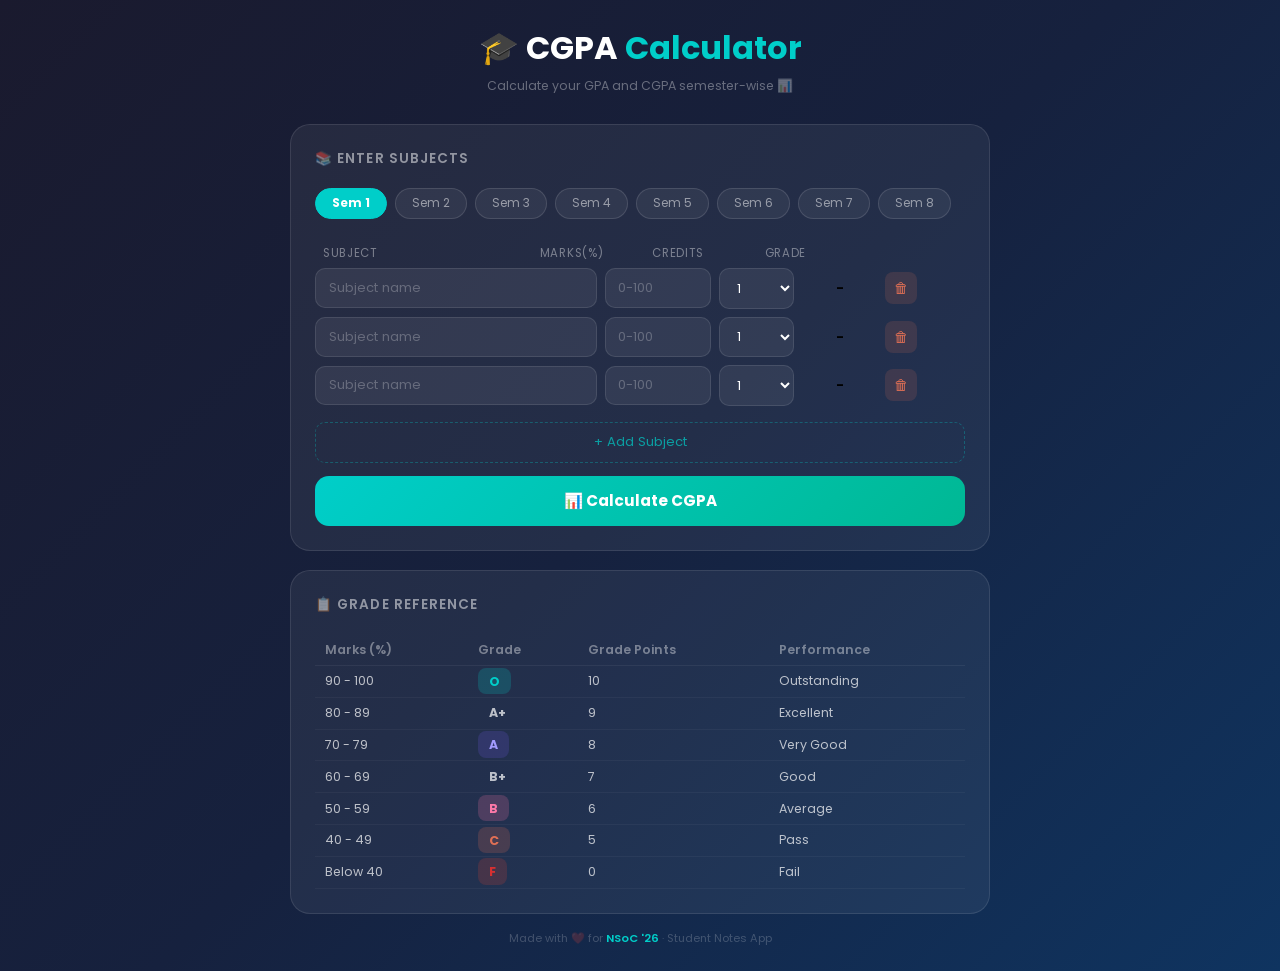
==== cgpa-calculator/index.html @ da4fae4a "Merge pull request #336 from 5hivam123/feat/cgpa-calculator Feat/cgpa calculator" ====
<!DOCTYPE html>
<html lang="en">
<head>
  <meta charset="UTF-8" />
  <meta name="viewport" content="width=device-width, initial-scale=1.0" />
  <title>CGPA Calculator</title>
  <style>
    @import url('https://fonts.googleapis.com/css2?family=Poppins:wght@300;400;500;600;700&display=swap');
    * { margin:0; padding:0; box-sizing:border-box; }
    body {
      min-height:100vh; font-family:'Poppins',sans-serif;
      background:linear-gradient(135deg,#1a1a2e 0%,#16213e 50%,#0f3460 100%);
      padding:1.5rem 1rem; display:flex; flex-direction:column; align-items:center;
    }
    .header { text-align:center; margin-bottom:1.8rem; }
    .header h1 { font-size:clamp(1.5rem,4vw,2rem); font-weight:700; color:#fff; }
    .header h1 span { color:#00cec9; }
    .header p { font-size:0.78rem; color:rgba(255,255,255,0.35); margin-top:0.3rem; }

    .wrapper { width:100%; max-width:700px; display:flex; flex-direction:column; gap:1.2rem; }

    .card {
      background:rgba(255,255,255,0.06); border:1px solid rgba(255,255,255,0.1);
      border-radius:20px; padding:1.5rem;
    }
    .card h2 { font-size:0.85rem; font-weight:600; color:rgba(255,255,255,0.5);
      text-transform:uppercase; letter-spacing:0.08em; margin-bottom:1.2rem; }

    /* Sem tabs */
    .sem-tabs { display:flex; gap:0.5rem; flex-wrap:wrap; margin-bottom:1.2rem; }
    .sem-tab {
      padding:0.35rem 1rem; border-radius:999px; border:1px solid rgba(255,255,255,0.12);
      background:rgba(255,255,255,0.06); color:rgba(255,255,255,0.5);
      font-size:0.75rem; font-family:'Poppins',sans-serif; cursor:pointer; transition:all 0.2s;
    }
    .sem-tab.active { background:#00cec9; border-color:#00cec9; color:#fff; font-weight:700; }

    /* Subject table */
    .table-head {
      display:grid; grid-template-columns:2fr 1fr 1fr 1fr 80px;
      gap:0.5rem; padding:0.4rem 0.5rem;
      font-size:0.72rem; color:rgba(255,255,255,0.4); text-transform:uppercase; letter-spacing:0.06em;
    }
    .subject-row {
      display:grid; grid-template-columns:2fr 1fr 1fr 1fr 80px;
      gap:0.5rem; align-items:center; margin-bottom:0.5rem;
    }
    .inp {
      padding:0.55rem 0.8rem; border-radius:10px;
      border:1px solid rgba(255,255,255,0.1); background:rgba(255,255,255,0.07);
      color:#fff; font-family:'Poppins',sans-serif; font-size:0.82rem; outline:none;
    }
    .inp:focus { border-color:#00cec9; }
    .inp::placeholder { color:rgba(255,255,255,0.25); }
    select.inp { cursor:pointer; }

    .grade-badge {
      padding:0.3rem 0.7rem; border-radius:8px; font-size:0.78rem;
      font-weight:700; text-align:center;
    }
    .grade-O  { background:rgba(0,206,201,0.2);   color:#00cec9; }
    .grade-A+ { background:rgba(0,184,148,0.2);   color:#00b894; }
    .grade-A  { background:rgba(108,92,231,0.2);  color:#a29bfe; }
    .grade-B+ { background:rgba(253,203,110,0.2); color:#fdcb6e; }
    .grade-B  { background:rgba(253,121,168,0.2); color:#fd79a8; }
    .grade-C  { background:rgba(225,112,85,0.2);  color:#e17055; }
    .grade-F  { background:rgba(214,63,49,0.2);   color:#d63031; }

    .del-btn {
      width:32px; height:32px; border-radius:8px; border:none;
      background:rgba(225,112,85,0.15); color:#e17055;
      font-size:0.9rem; cursor:pointer; display:flex; align-items:center; justify-content:center;
    }

    .add-row-btn {
      width:100%; padding:0.6rem; border-radius:10px; border:1px dashed rgba(0,206,201,0.3);
      background:transparent; color:rgba(0,206,201,0.7);
      font-family:'Poppins',sans-serif; font-size:0.82rem; cursor:pointer; margin-top:0.5rem;
      transition:all 0.2s;
    }
    .add-row-btn:hover { background:rgba(0,206,201,0.08); }

    .calc-btn {
      width:100%; padding:0.85rem; border-radius:14px; border:none;
      background:linear-gradient(135deg,#00cec9,#00b894); color:#fff;
      font-family:'Poppins',sans-serif; font-weight:700; font-size:0.95rem;
      cursor:pointer; transition:transform 0.15s; margin-top:0.8rem;
    }
    .calc-btn:active { transform:scale(0.98); }

    /* Result */
    .result-grid { display:grid; grid-template-columns:repeat(3,1fr); gap:0.8rem; margin-bottom:1.2rem; }
    .result-box { background:rgba(255,255,255,0.05); border-radius:14px; padding:1rem; text-align:center; }
    .result-box .val { font-size:1.8rem; font-weight:700; color:#00cec9; }
    .result-box .lbl { font-size:0.68rem; color:rgba(255,255,255,0.4); text-transform:uppercase; letter-spacing:0.07em; margin-top:0.2rem; }

    /* Sem breakdown */
    .sem-breakdown { display:grid; grid-template-columns:repeat(auto-fill,minmax(130px,1fr)); gap:0.6rem; }
    .sem-result-box {
      background:rgba(255,255,255,0.05); border:1px solid rgba(255,255,255,0.08);
      border-radius:12px; padding:0.8rem; text-align:center;
    }
    .sem-result-box .s-num { font-size:0.68rem; color:rgba(255,255,255,0.4); text-transform:uppercase; letter-spacing:0.07em; }
    .sem-result-box .s-gpa { font-size:1.2rem; font-weight:700; color:#00cec9; }
    .sem-result-box .s-grade { font-size:0.72rem; color:rgba(255,255,255,0.5); margin-top:0.2rem; }

    /* Grade table */
    .grade-table { width:100%; border-collapse:collapse; font-size:0.78rem; }
    .grade-table th { color:rgba(255,255,255,0.4); font-weight:600; padding:0.4rem 0.6rem; text-align:left; border-bottom:1px solid rgba(255,255,255,0.06); }
    .grade-table td { color:rgba(255,255,255,0.7); padding:0.4rem 0.6rem; border-bottom:1px solid rgba(255,255,255,0.04); }

    .footer { text-align:center; margin-top:1rem; font-size:0.7rem; color:rgba(255,255,255,0.2); }
    .footer span { color:#00cec9; font-weight:600; }
  </style>
</head>
<body>

  <div class="header">
    <h1>🎓 CGPA <span>Calculator</span></h1>
    <p>Calculate your GPA and CGPA semester-wise 📊</p>
  </div>

  <div class="wrapper">

    <!-- Input Card -->
    <div class="card">
      <h2>📚 Enter Subjects</h2>

      <div class="sem-tabs" id="semTabs">
        <button class="sem-tab active" onclick="setSem(1,this)">Sem 1</button>
        <button class="sem-tab" onclick="setSem(2,this)">Sem 2</button>
        <button class="sem-tab" onclick="setSem(3,this)">Sem 3</button>
        <button class="sem-tab" onclick="setSem(4,this)">Sem 4</button>
        <button class="sem-tab" onclick="setSem(5,this)">Sem 5</button>
        <button class="sem-tab" onclick="setSem(6,this)">Sem 6</button>
        <button class="sem-tab" onclick="setSem(7,this)">Sem 7</button>
        <button class="sem-tab" onclick="setSem(8,this)">Sem 8</button>
      </div>

      <div class="table-head">
        <div>Subject</div><div>Marks(%)</div><div>Credits</div><div>Grade</div><div></div>
      </div>
      <div id="subjectRows"></div>
      <button class="add-row-btn" onclick="addRow()">+ Add Subject</button>
      <button class="calc-btn" onclick="calculate()">📊 Calculate CGPA</button>
    </div>

    <!-- Result -->
    <div class="card" id="resultCard" style="display:none">
      <h2>📈 Your Results</h2>
      <div class="result-grid">
        <div class="result-box"><div class="val" id="rSGPA">0.0</div><div class="lbl">Sem GPA</div></div>
        <div class="result-box"><div class="val" id="rCGPA">0.0</div><div class="lbl">CGPA</div></div>
        <div class="result-box"><div class="val" id="rGrade" style="font-size:1.3rem">-</div><div class="lbl">Grade</div></div>
      </div>

      <h2 style="margin-bottom:0.8rem">📅 Semester Breakdown</h2>
      <div class="sem-breakdown" id="semBreakdown"></div>
    </div>

    <!-- Grade Reference -->
    <div class="card">
      <h2>📋 Grade Reference</h2>
      <table class="grade-table">
        <tr><th>Marks (%)</th><th>Grade</th><th>Grade Points</th><th>Performance</th></tr>
        <tr><td>90 - 100</td><td><span class="grade-badge grade-O">O</span></td><td>10</td><td>Outstanding</td></tr>
        <tr><td>80 - 89</td><td><span class="grade-badge grade-A+">A+</span></td><td>9</td><td>Excellent</td></tr>
        <tr><td>70 - 79</td><td><span class="grade-badge grade-A">A</span></td><td>8</td><td>Very Good</td></tr>
        <tr><td>60 - 69</td><td><span class="grade-badge grade-B+">B+</span></td><td>7</td><td>Good</td></tr>
        <tr><td>50 - 59</td><td><span class="grade-badge grade-B">B</span></td><td>6</td><td>Average</td></tr>
        <tr><td>40 - 49</td><td><span class="grade-badge grade-C">C</span></td><td>5</td><td>Pass</td></tr>
        <tr><td>Below 40</td><td><span class="grade-badge grade-F">F</span></td><td>0</td><td>Fail</td></tr>
      </table>
    </div>

  </div>

  <div class="footer">Made with ❤️ for <span>NSoC '26</span> · Student Notes App</div>

  <script>
    let currentSem = 1;
    let semData = {};

    function getGrade(marks) {
      if (marks >= 90) return { grade:'O',  points:10 };
      if (marks >= 80) return { grade:'A+', points:9  };
      if (marks >= 70) return { grade:'A',  points:8  };
      if (marks >= 60) return { grade:'B+', points:7  };
      if (marks >= 50) return { grade:'B',  points:6  };
      if (marks >= 40) return { grade:'C',  points:5  };
      return             { grade:'F',  points:0  };
    }

    function addRow(name='', marks='', credits='') {
      const container = document.getElementById('subjectRows');
      const id = Date.now();
      const div = document.createElement('div');
      div.className = 'subject-row';
      div.id = `row_${id}`;
      div.innerHTML = `
        <input class="inp" placeholder="Subject name" value="${name}" oninput="updateGrade(${id})" />
        <input class="inp marks-inp" type="number" placeholder="0-100" min="0" max="100" value="${marks}" oninput="updateGrade(${id})" id="marks_${id}" />
        <select class="inp" id="credits_${id}">
          ${[1,2,3,4,5].map(c=>`<option value="${c}" ${c==credits?'selected':''}>${c}</option>`).join('')}
        </select>
        <div class="grade-badge" id="grade_${id}">-</div>
        <button class="del-btn" onclick="deleteRow(${id})">🗑</button>`;
      container.appendChild(div);
      if (marks) updateGrade(id);
    }

    function updateGrade(id) {
      const marks = parseFloat(document.getElementById(`marks_${id}`)?.value) || 0;
      const el = document.getElementById(`grade_${id}`);
      if (!el) return;
      const { grade } = getGrade(marks);
      el.textContent  = grade;
      el.className    = `grade-badge grade-${grade.replace('+','\\+')}`;
      // fix class
      el.className = `grade-badge grade-${grade === 'A+' ? 'A+' : grade === 'B+' ? 'B+' : grade === 'O' ? 'O' : grade}`;
    }

    function deleteRow(id) {
      document.getElementById(`row_${id}`)?.remove();
    }

    function saveCurrent() {
      const rows = document.querySelectorAll('#subjectRows .subject-row');
      semData[currentSem] = Array.from(rows).map(r => ({
        name:    r.querySelector('input[type=text], input:not([type])').value,
        marks:   parseFloat(r.querySelector('.marks-inp').value) || 0,
        credits: parseInt(r.querySelector('select').value) || 3,
      }));
    }

    function loadSem(n) {
      document.getElementById('subjectRows').innerHTML = '';
      const data = semData[n] || [];
      if (data.length === 0) { addRow(); addRow(); addRow(); }
      else data.forEach(d => addRow(d.name, d.marks, d.credits));
    }

    function setSem(n, btn) {
      saveCurrent();
      currentSem = n;
      document.querySelectorAll('.sem-tab').forEach(t => t.classList.remove('active'));
      btn.classList.add('active');
      loadSem(n);
    }

    function calcSemGPA(subjects) {
      let totalPoints = 0, totalCredits = 0;
      subjects.forEach(s => {
        if (s.marks > 0) {
          const { points } = getGrade(s.marks);
          totalPoints  += points * s.credits;
          totalCredits += s.credits;
        }
      });
      return totalCredits > 0 ? (totalPoints / totalCredits) : 0;
    }

    function calculate() {
      saveCurrent();

      const semGPA = calcSemGPA(semData[currentSem] || []);

      // CGPA across all sems
      let allPoints = 0, allCredits = 0;
      const breakdown = document.getElementById('semBreakdown');
      breakdown.innerHTML = '';

      for (let i = 1; i <= 8; i++) {
        const d = semData[i];
        if (!d || d.length === 0) continue;
        const gpa = calcSemGPA(d);
        if (gpa === 0) continue;
        let tc = 0;
        d.forEach(s => { if(s.marks>0) { const {points} = getGrade(s.marks); allPoints += points*s.credits; allCredits += s.credits; } });
        const { grade } = getGrade(gpa * 10);
        breakdown.innerHTML += `
          <div class="sem-result-box">
            <div class="s-num">Semester ${i}</div>
            <div class="s-gpa">${gpa.toFixed(2)}</div>
            <div class="s-grade">GPA • Grade ${grade}</div>
          </div>`;
      }

      const cgpa = allCredits > 0 ? (allPoints / allCredits) : semGPA;
      const { grade: overallGrade } = getGrade(cgpa * 10);

      document.getElementById('rSGPA').textContent  = semGPA.toFixed(2);
      document.getElementById('rCGPA').textContent  = cgpa.toFixed(2);
      document.getElementById('rGrade').textContent = overallGrade;
      document.getElementById('resultCard').style.display = 'block';
      document.getElementById('resultCard').scrollIntoView({ behavior:'smooth' });
    }

    // Init
    addRow(); addRow(); addRow();
  </script>
</body>
</html>
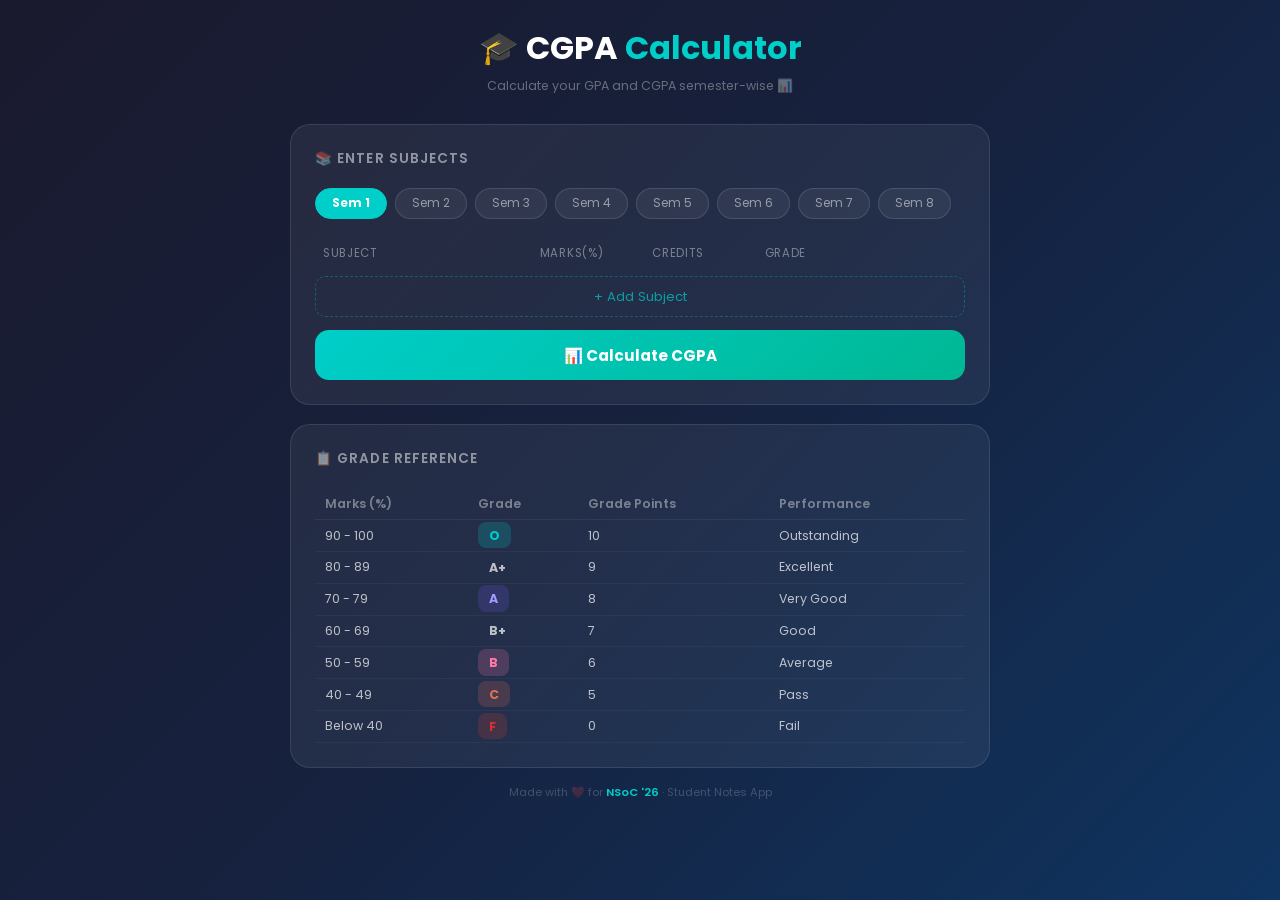
==== commit d4de4342: "Logic Error in CGPA Calculator completely ignores 0 marks / failed subjects" ====
--- a/cgpa-calculator/index.html
+++ b/cgpa-calculator/index.html
@@ -197,14 +197,32 @@
       const div = document.createElement('div');
       div.className = 'subject-row';
       div.id = `row_${id}`;
-      div.innerHTML = `
-        <input class="inp" placeholder="Subject name" value="${name}" oninput="updateGrade(${id})" />
+
+      // Create Subject Name Input securely
+      const nameInp = document.createElement('input');
+      nameInp.className = 'inp';
+      nameInp.placeholder = 'Subject name';
+      nameInp.value = name;
+      nameInp.oninput = () => updateGrade(id);
+      div.appendChild(nameInp);
+
+      // Other elements can be added via innerHTML safely as long as they don't use unescaped user input
+      // However, it's better to be consistent or use template literals for fixed parts.
+      const otherControls = document.createElement('div');
+      otherControls.style.display = 'contents';
+      otherControls.innerHTML = `
         <input class="inp marks-inp" type="number" placeholder="0-100" min="0" max="100" value="${marks}" oninput="updateGrade(${id})" id="marks_${id}" />
         <select class="inp" id="credits_${id}">
           ${[1,2,3,4,5].map(c=>`<option value="${c}" ${c==credits?'selected':''}>${c}</option>`).join('')}
         </select>
         <div class="grade-badge" id="grade_${id}">-</div>
         <button class="del-btn" onclick="deleteRow(${id})">🗑</button>`;
+      
+      // Move children from otherControls to div
+      while (otherControls.firstChild) {
+        div.appendChild(otherControls.firstChild);
+      }
+
       container.appendChild(div);
       if (marks) updateGrade(id);
     }
@@ -228,7 +246,7 @@
       const rows = document.querySelectorAll('#subjectRows .subject-row');
       semData[currentSem] = Array.from(rows).map(r => ({
         name:    r.querySelector('input[type=text], input:not([type])').value,
-        marks:   parseFloat(r.querySelector('.marks-inp').value) || 0,
+        marks:   r.querySelector('.marks-inp').value,
         credits: parseInt(r.querySelector('select').value) || 3,
       }));
     }
@@ -251,7 +269,7 @@
     function calcSemGPA(subjects) {
       let totalPoints = 0, totalCredits = 0;
       subjects.forEach(s => {
-        if (s.marks > 0) {
+        if (s.marks !== null && s.marks !== '' && !isNaN(s.marks)) {
           const { points } = getGrade(s.marks);
           totalPoints  += points * s.credits;
           totalCredits += s.credits;
@@ -273,17 +291,27 @@
       for (let i = 1; i <= 8; i++) {
         const d = semData[i];
         if (!d || d.length === 0) continue;
+
         const gpa = calcSemGPA(d);
-        if (gpa === 0) continue;
-        let tc = 0;
-        d.forEach(s => { if(s.marks>0) { const {points} = getGrade(s.marks); allPoints += points*s.credits; allCredits += s.credits; } });
+        let hasValidCredits = false;
+
+        d.forEach(s => {
+          if (s.marks !== null && s.marks !== '' && !isNaN(s.marks)) {
+            const { points } = getGrade(s.marks);
+            allPoints += points * s.credits;
+            allCredits += s.credits;
+            hasValidCredits = true;
+          }
+        });
+
+        if (!hasValidCredits) continue;
         const { grade } = getGrade(gpa * 10);
         breakdown.innerHTML += `
           <div class="sem-result-box">
             <div class="s-num">Semester ${i}</div>
             <div class="s-gpa">${gpa.toFixed(2)}</div>
             <div class="s-grade">GPA • Grade ${grade}</div>
-          </div>`;
+          </div>\`;
       }
 
       const cgpa = allCredits > 0 ? (allPoints / allCredits) : semGPA;
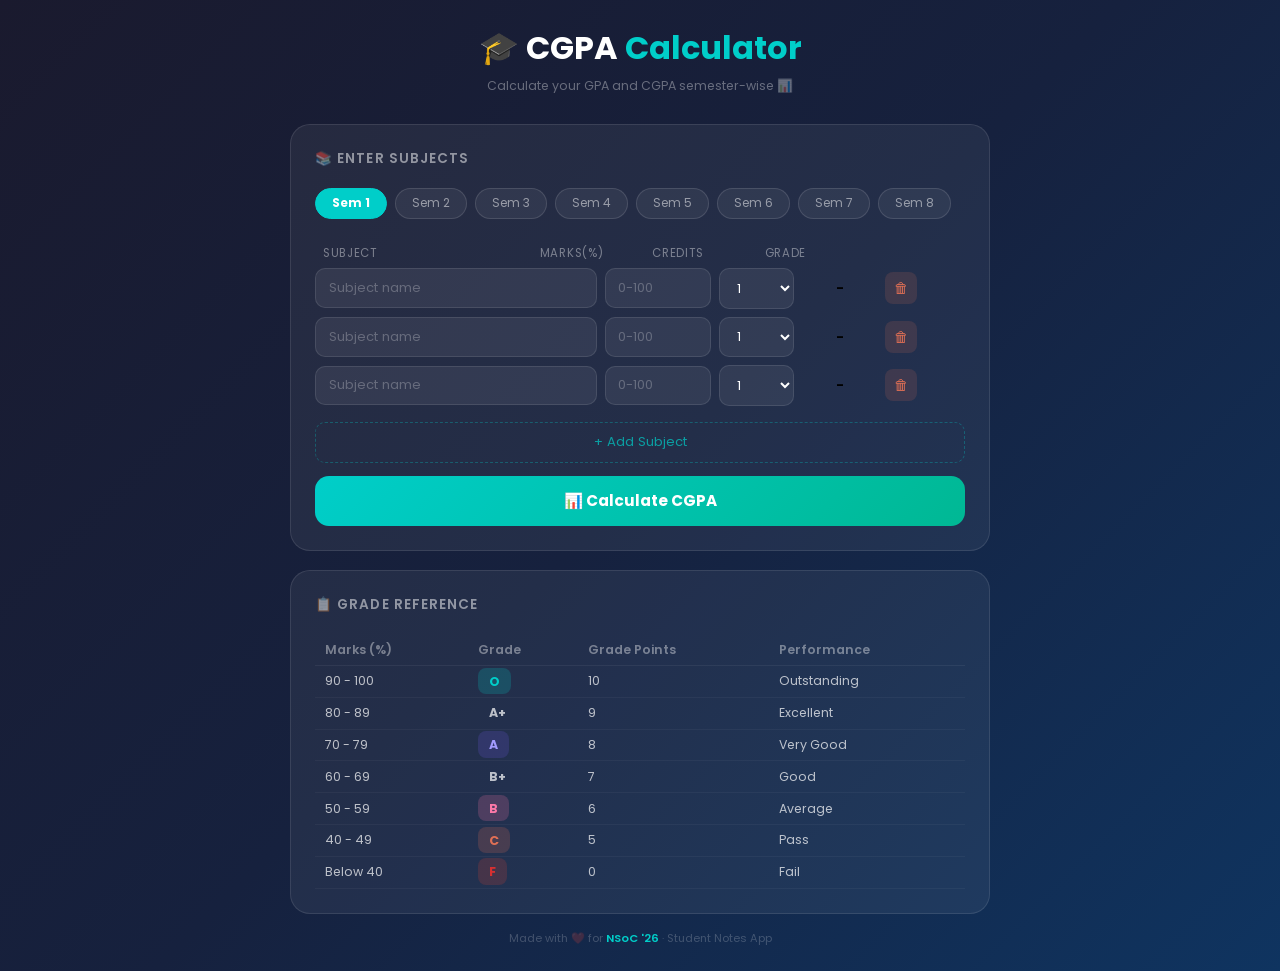
==== commit 404669e6: "Merge branch 'main' into micro-audit-system" ====
--- a/cgpa-calculator/index.html
+++ b/cgpa-calculator/index.html
@@ -197,32 +197,14 @@
       const div = document.createElement('div');
       div.className = 'subject-row';
       div.id = `row_${id}`;
-
-      // Create Subject Name Input securely
-      const nameInp = document.createElement('input');
-      nameInp.className = 'inp';
-      nameInp.placeholder = 'Subject name';
-      nameInp.value = name;
-      nameInp.oninput = () => updateGrade(id);
-      div.appendChild(nameInp);
-
-      // Other elements can be added via innerHTML safely as long as they don't use unescaped user input
-      // However, it's better to be consistent or use template literals for fixed parts.
-      const otherControls = document.createElement('div');
-      otherControls.style.display = 'contents';
-      otherControls.innerHTML = `
+      div.innerHTML = `
+        <input class="inp" placeholder="Subject name" value="${name}" oninput="updateGrade(${id})" />
         <input class="inp marks-inp" type="number" placeholder="0-100" min="0" max="100" value="${marks}" oninput="updateGrade(${id})" id="marks_${id}" />
         <select class="inp" id="credits_${id}">
           ${[1,2,3,4,5].map(c=>`<option value="${c}" ${c==credits?'selected':''}>${c}</option>`).join('')}
         </select>
         <div class="grade-badge" id="grade_${id}">-</div>
         <button class="del-btn" onclick="deleteRow(${id})">🗑</button>`;
-      
-      // Move children from otherControls to div
-      while (otherControls.firstChild) {
-        div.appendChild(otherControls.firstChild);
-      }
-
       container.appendChild(div);
       if (marks) updateGrade(id);
     }
@@ -246,7 +228,7 @@
       const rows = document.querySelectorAll('#subjectRows .subject-row');
       semData[currentSem] = Array.from(rows).map(r => ({
         name:    r.querySelector('input[type=text], input:not([type])').value,
-        marks:   r.querySelector('.marks-inp').value,
+        marks:   parseFloat(r.querySelector('.marks-inp').value) || 0,
         credits: parseInt(r.querySelector('select').value) || 3,
       }));
     }
@@ -269,7 +251,7 @@
     function calcSemGPA(subjects) {
       let totalPoints = 0, totalCredits = 0;
       subjects.forEach(s => {
-        if (s.marks !== null && s.marks !== '' && !isNaN(s.marks)) {
+        if (s.marks > 0) {
           const { points } = getGrade(s.marks);
           totalPoints  += points * s.credits;
           totalCredits += s.credits;
@@ -291,27 +273,17 @@
       for (let i = 1; i <= 8; i++) {
         const d = semData[i];
         if (!d || d.length === 0) continue;
-
         const gpa = calcSemGPA(d);
-        let hasValidCredits = false;
-
-        d.forEach(s => {
-          if (s.marks !== null && s.marks !== '' && !isNaN(s.marks)) {
-            const { points } = getGrade(s.marks);
-            allPoints += points * s.credits;
-            allCredits += s.credits;
-            hasValidCredits = true;
-          }
-        });
-
-        if (!hasValidCredits) continue;
+        if (gpa === 0) continue;
+        let tc = 0;
+        d.forEach(s => { if(s.marks>0) { const {points} = getGrade(s.marks); allPoints += points*s.credits; allCredits += s.credits; } });
         const { grade } = getGrade(gpa * 10);
         breakdown.innerHTML += `
           <div class="sem-result-box">
             <div class="s-num">Semester ${i}</div>
             <div class="s-gpa">${gpa.toFixed(2)}</div>
             <div class="s-grade">GPA • Grade ${grade}</div>
-          </div>\`;
+          </div>`;
       }
 
       const cgpa = allCredits > 0 ? (allPoints / allCredits) : semGPA;
